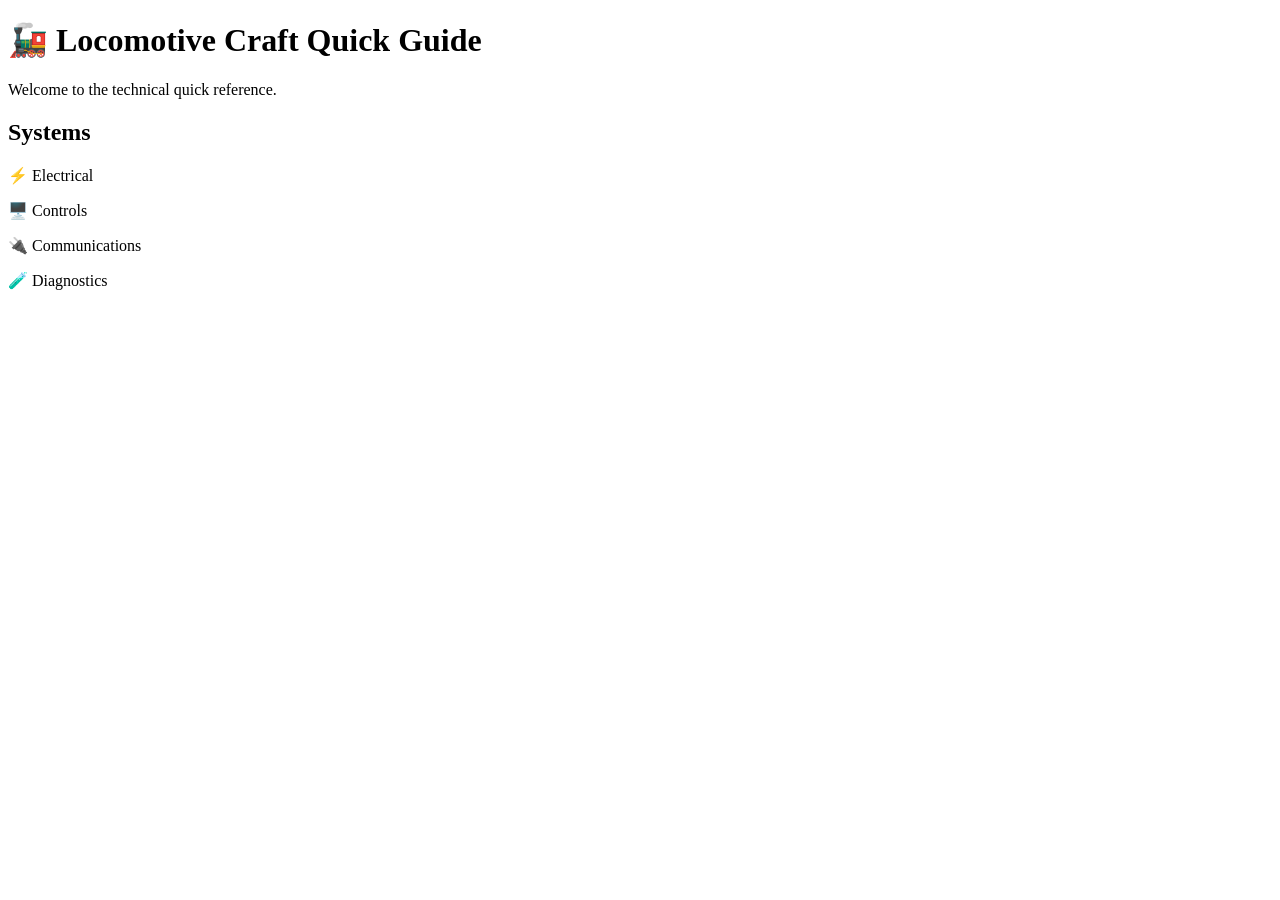
==== index.html @ 09223657 "Create index.html" ====
<!DOCTYPE html>
<html>
<head>
    <meta name="viewport" content="width=device-width, initial-scale=1.0">
    <title>Locomotive Craft Quick Guide</title>
</head>

<body>
    <h1>🚂 Locomotive Craft Quick Guide</h1>

    <p>Welcome to the technical quick reference.</p>

    <h2>Systems</h2>

    <p>⚡ Electrical</p>
    <p>🖥️ Controls</p>
    <p>🔌 Communications</p>
    <p>🧪 Diagnostics</p>
</body>
</html>
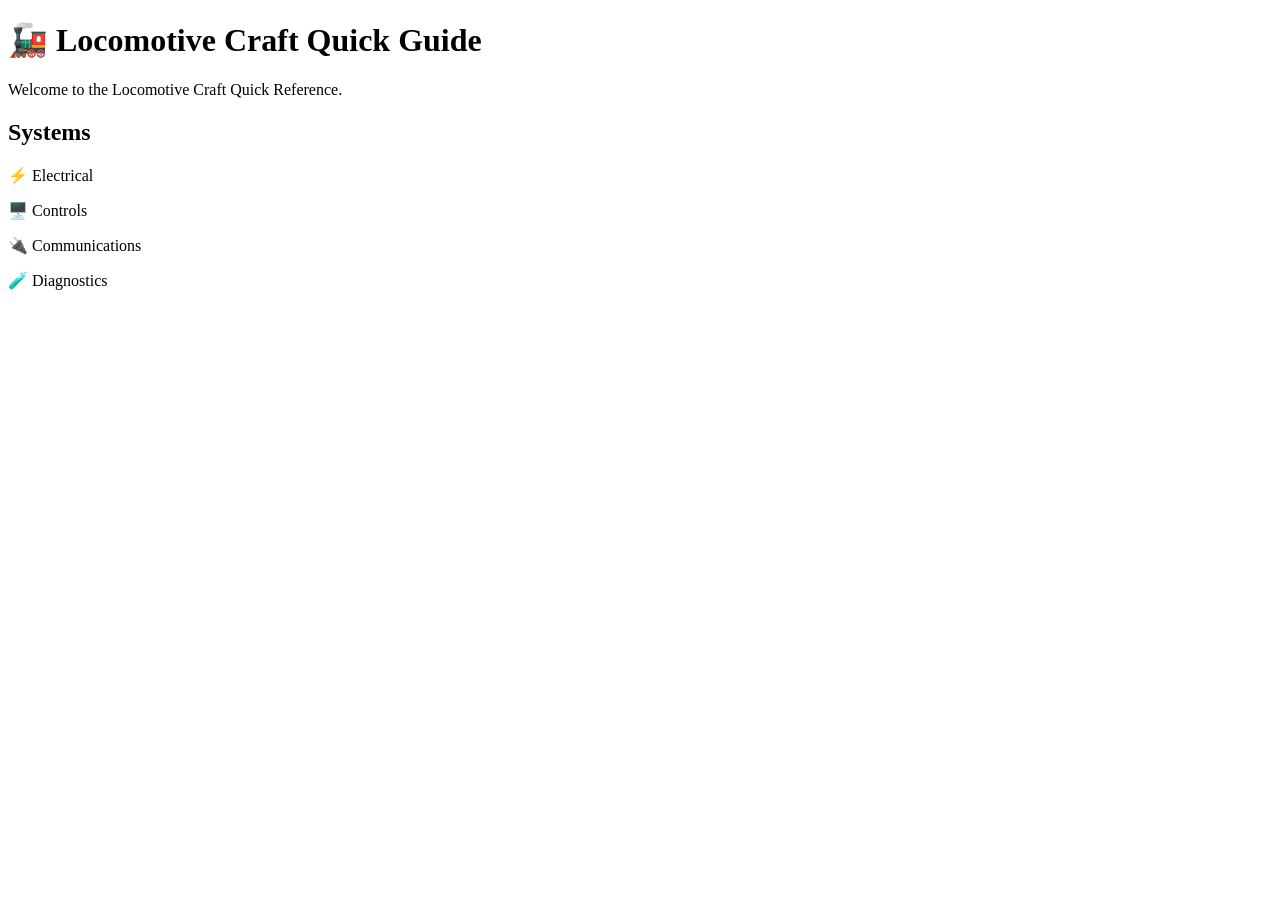
==== commit faa110ed: "Update index.html" ====
--- a/index.html
+++ b/index.html
@@ -8,7 +8,7 @@
 <body>
     <h1>🚂 Locomotive Craft Quick Guide</h1>
 
-    <p>Welcome to the technical quick reference.</p>
+    <p>Welcome to the Locomotive Craft Quick Reference.</p>
 
     <h2>Systems</h2>
 
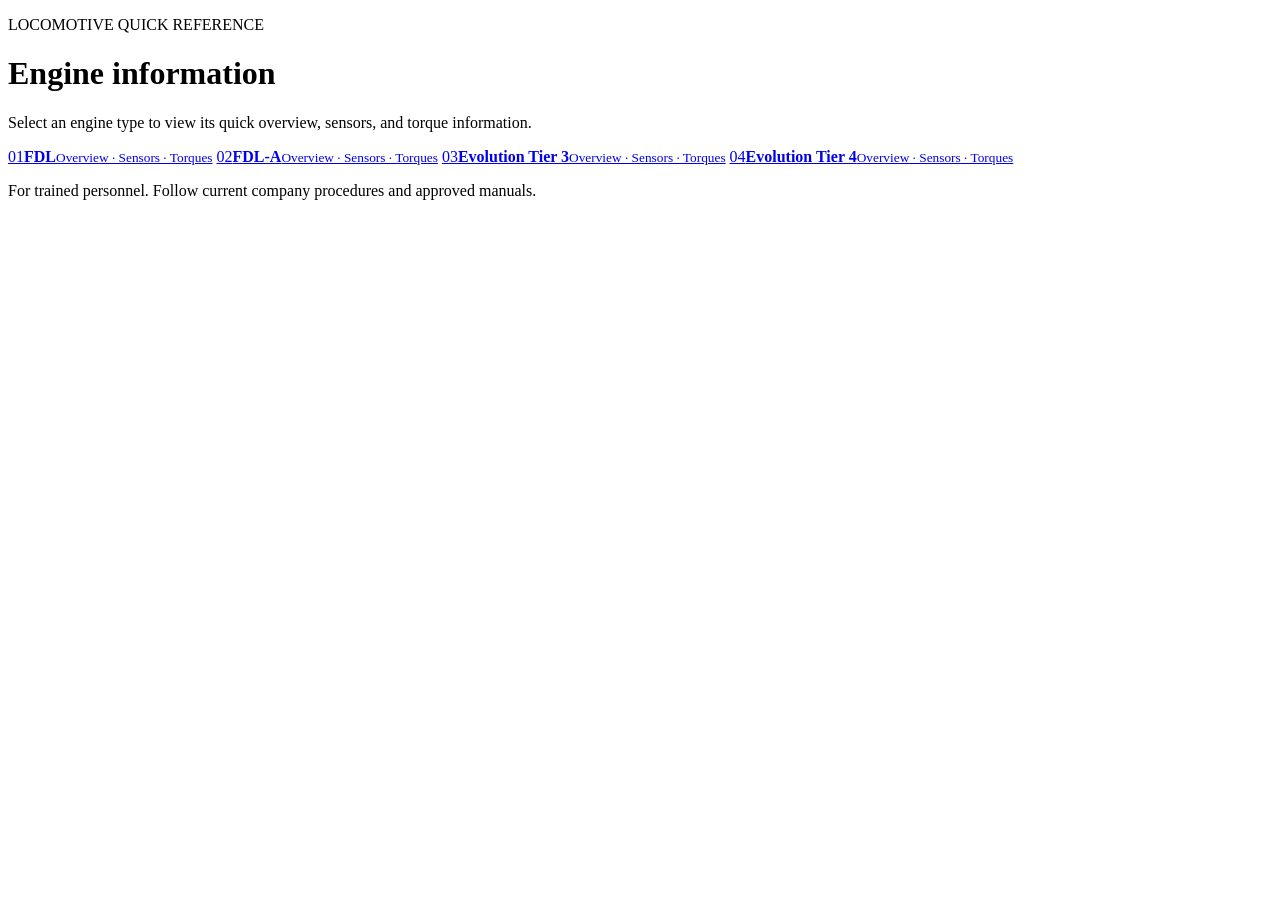
==== commit 04019cc2: "Add files via upload" ====
--- a/index.html
+++ b/index.html
@@ -1,20 +1,28 @@
-<!DOCTYPE html>
-<html>
+<!doctype html>
+<html lang="en">
 <head>
-    <meta name="viewport" content="width=device-width, initial-scale=1.0">
-    <title>Locomotive Craft Quick Guide</title>
+  <meta charset="utf-8">
+  <meta name="viewport" content="width=device-width, initial-scale=1">
+  <meta name="description" content="Locomotive engine quick reference">
+  <title>Locomotive Quick Reference</title>
+  <link rel="stylesheet" href="styles.css">
 </head>
+<body>
+  <main class="page home-page">
+    <header class="hero">
+      <p class="eyebrow">LOCOMOTIVE QUICK REFERENCE</p>
+      <h1>Engine information</h1>
+      <p>Select an engine type to view its quick overview, sensors, and torque information.</p>
+    </header>
 
-<body>
-    <h1>🚂 Locomotive Craft Quick Guide</h1>
+    <nav class="engine-grid" aria-label="Engine types">
+      <a class="engine-card" href="fdl.html"><span>01</span><strong>FDL</strong><small>Overview · Sensors · Torques</small></a>
+      <a class="engine-card" href="fdl-a.html"><span>02</span><strong>FDL-A</strong><small>Overview · Sensors · Torques</small></a>
+      <a class="engine-card" href="evolution-tier-3.html"><span>03</span><strong>Evolution Tier 3</strong><small>Overview · Sensors · Torques</small></a>
+      <a class="engine-card" href="evolution-tier-4.html"><span>04</span><strong>Evolution Tier 4</strong><small>Overview · Sensors · Torques</small></a>
+    </nav>
 
-    <p>Welcome to the Locomotive Craft Quick Reference.</p>
-
-    <h2>Systems</h2>
-
-    <p>⚡ Electrical</p>
-    <p>🖥️ Controls</p>
-    <p>🔌 Communications</p>
-    <p>🧪 Diagnostics</p>
+    <p class="footer-note">For trained personnel. Follow current company procedures and approved manuals.</p>
+  </main>
 </body>
 </html>
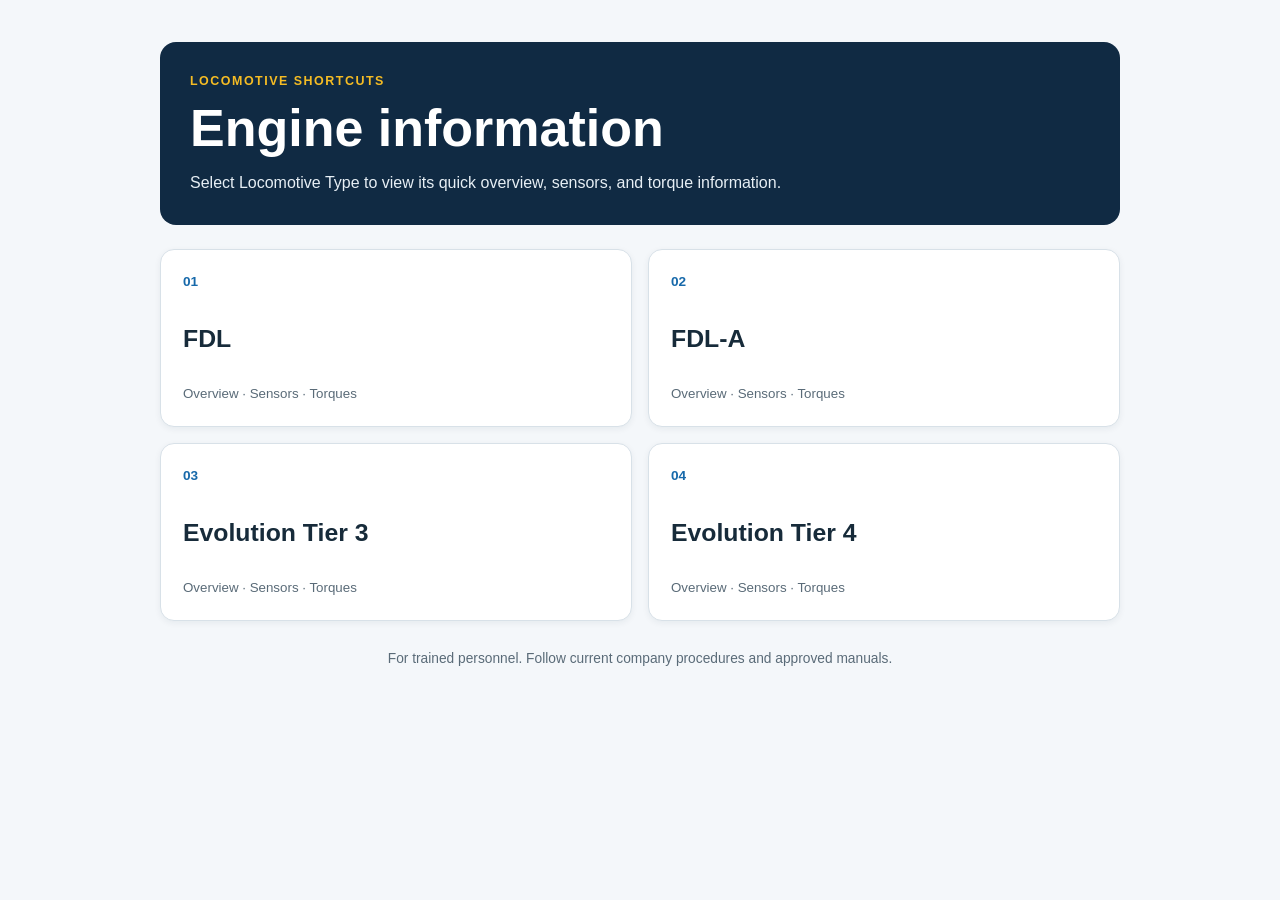
==== commit f6ed3a86: "Update index.html" ====
--- a/index.html
+++ b/index.html
@@ -10,9 +10,9 @@
 <body>
   <main class="page home-page">
     <header class="hero">
-      <p class="eyebrow">LOCOMOTIVE QUICK REFERENCE</p>
+      <p class="eyebrow">LOCOMOTIVE SHORTCUTS</p>
       <h1>Engine information</h1>
-      <p>Select an engine type to view its quick overview, sensors, and torque information.</p>
+      <p>Select Locomotive Type to view its quick overview, sensors, and torque information.</p>
     </header>
 
     <nav class="engine-grid" aria-label="Engine types">
--- a/styles.css
+++ b/styles.css
@@ -0,0 +1,61 @@
+:root {
+  --navy: #102a43;
+  --blue: #1769aa;
+  --yellow: #f5bc24;
+  --paper: #f4f7fa;
+  --ink: #172b3a;
+  --muted: #5a6b78;
+  --line: #d8e1e8;
+}
+
+* { box-sizing: border-box; }
+
+body {
+  margin: 0;
+  color: var(--ink);
+  background: var(--paper);
+  font-family: Arial, Helvetica, sans-serif;
+  line-height: 1.5;
+}
+
+.page { width: min(100% - 32px, 960px); margin: 0 auto; padding: 42px 0 32px; }
+
+.hero, .page-header {
+  padding: 30px;
+  color: white;
+  background: var(--navy);
+  border-radius: 16px;
+}
+
+.eyebrow { margin: 0 0 8px; color: var(--yellow); font-size: .78rem; font-weight: 700; letter-spacing: .12em; }
+h1 { margin: 0; font-size: clamp(2rem, 6vw, 3.25rem); line-height: 1.12; }
+.hero > p:last-child { max-width: 600px; margin: 14px 0 0; color: #e7eff5; }
+
+.engine-grid { display: grid; grid-template-columns: repeat(2, minmax(0, 1fr)); gap: 16px; margin: 24px 0; }
+.engine-card {
+  display: flex; min-height: 178px; padding: 22px; flex-direction: column; justify-content: space-between;
+  color: var(--ink); text-decoration: none; background: white; border: 1px solid var(--line); border-radius: 14px;
+  box-shadow: 0 2px 6px #102a4310; transition: transform .15s ease, box-shadow .15s ease, border-color .15s ease;
+}
+.engine-card:hover, .engine-card:focus-visible { border-color: var(--blue); box-shadow: 0 7px 18px #102a4320; transform: translateY(-3px); }
+.engine-card span { color: var(--blue); font-weight: 700; font-size: .85rem; }
+.engine-card strong { font-size: 1.55rem; }
+.engine-card small { color: var(--muted); }
+.footer-note { margin: 28px 0 0; color: var(--muted); font-size: .86rem; text-align: center; }
+
+.back-link { display: inline-block; margin-bottom: 20px; color: var(--blue); font-weight: 700; text-decoration: none; }
+.back-link:hover { text-decoration: underline; }
+.page-header { display: flex; align-items: end; min-height: 190px; }
+.page-header p { margin: 10px 0 0; color: #e7eff5; }
+.section-grid { display: grid; grid-template-columns: repeat(3, minmax(0, 1fr)); gap: 16px; margin-top: 24px; }
+.info-section { padding: 22px; background: white; border: 1px solid var(--line); border-radius: 14px; }
+.info-section h2 { margin: 0 0 10px; color: var(--navy); font-size: 1.3rem; }
+.info-section p { margin: 0; color: var(--muted); }
+.edit-note { margin-top: 24px; padding: 16px 20px; border-left: 5px solid var(--yellow); background: #fff8dd; }
+
+@media (max-width: 640px) {
+  .page { width: min(100% - 24px, 960px); padding-top: 24px; }
+  .hero, .page-header { padding: 24px; border-radius: 12px; }
+  .engine-grid, .section-grid { grid-template-columns: 1fr; }
+  .engine-card { min-height: 145px; }
+}
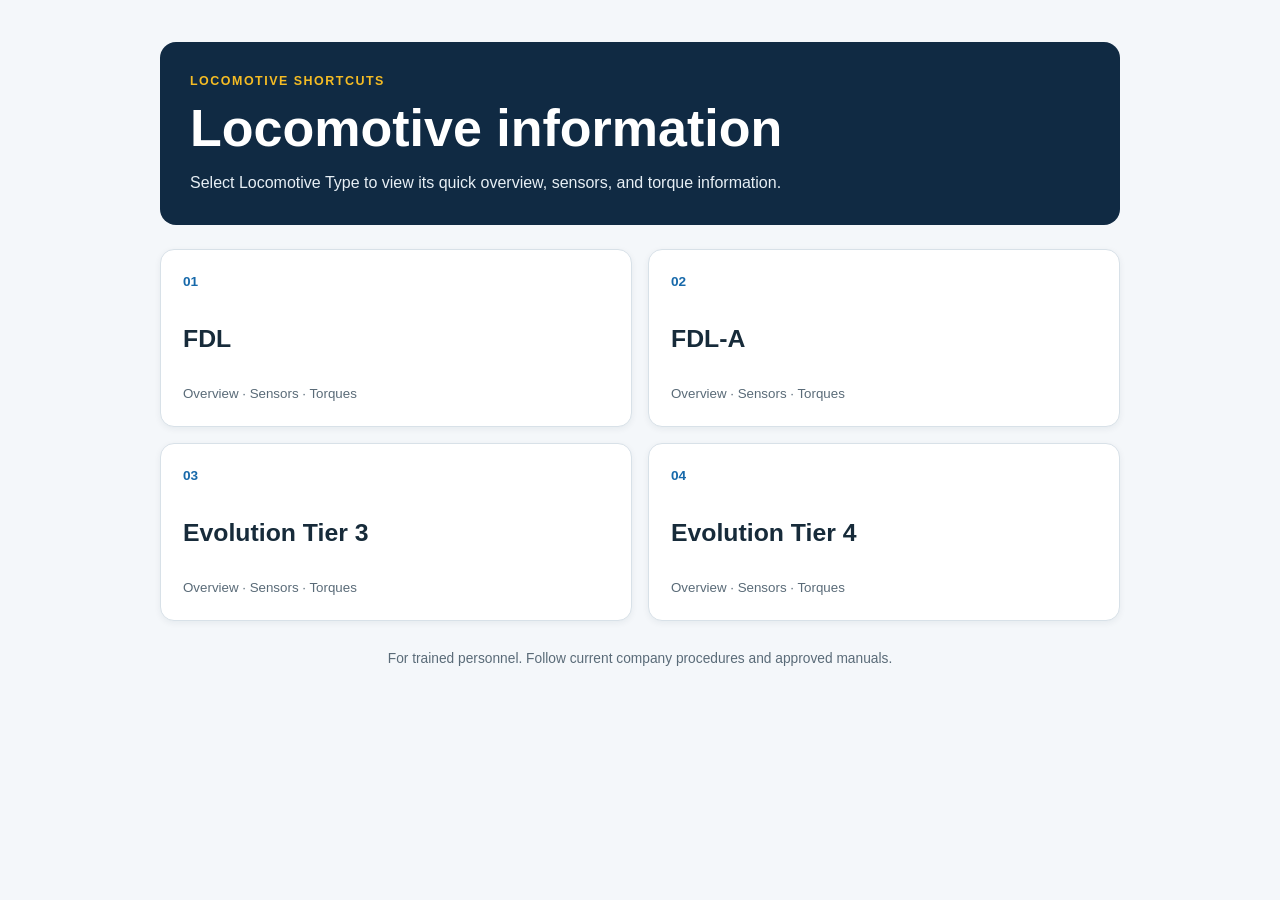
==== commit 12f11b44: "Update index.html" ====
--- a/index.html
+++ b/index.html
@@ -11,7 +11,7 @@
   <main class="page home-page">
     <header class="hero">
       <p class="eyebrow">LOCOMOTIVE SHORTCUTS</p>
-      <h1>Engine information</h1>
+      <h1>Locomotive information</h1>
       <p>Select Locomotive Type to view its quick overview, sensors, and torque information.</p>
     </header>
 
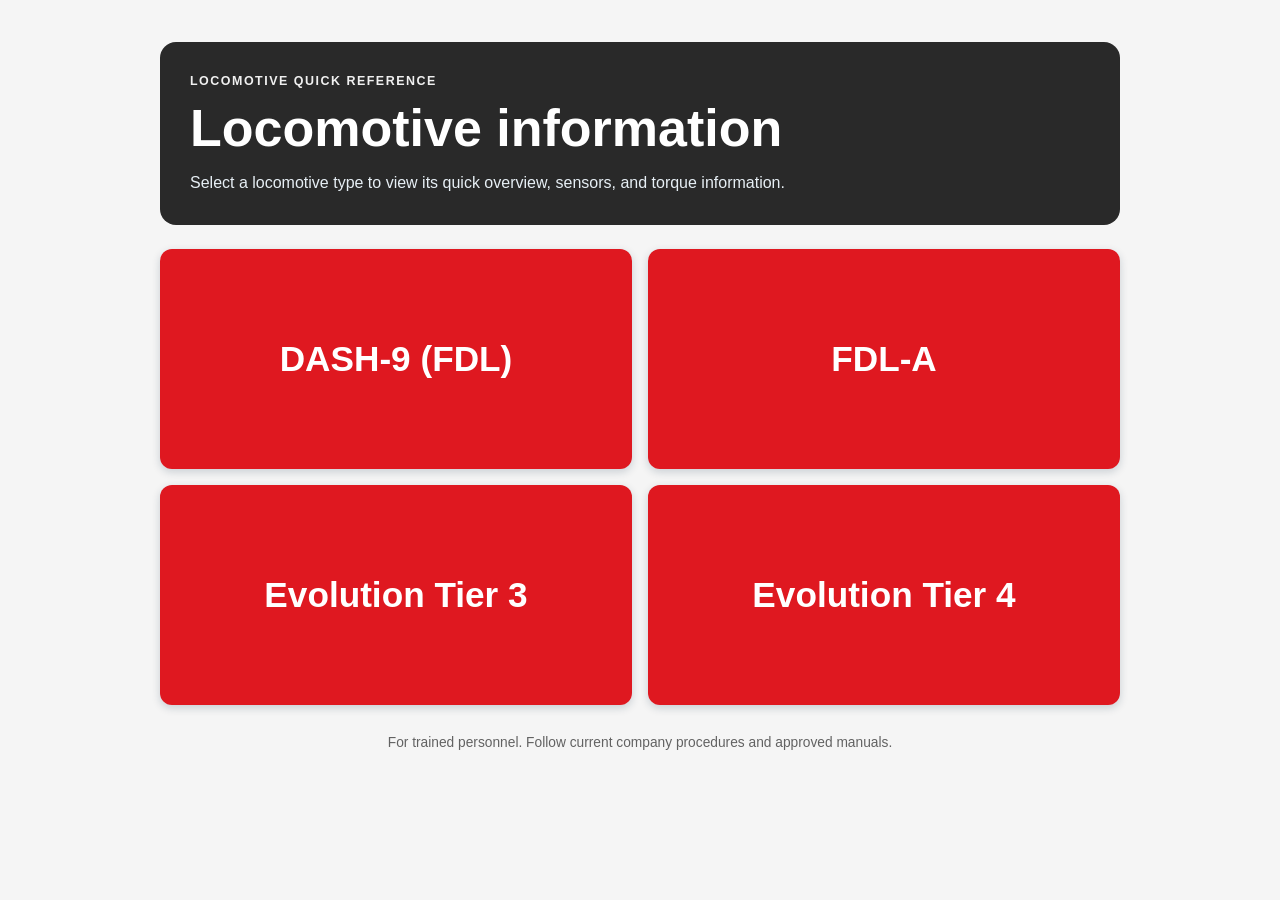
==== commit 2f13f1a4: "Add files via upload" ====
--- a/index.html
+++ b/index.html
@@ -10,16 +10,16 @@
 <body>
   <main class="page home-page">
     <header class="hero">
-      <p class="eyebrow">LOCOMOTIVE SHORTCUTS</p>
+      <p class="eyebrow">LOCOMOTIVE QUICK REFERENCE</p>
       <h1>Locomotive information</h1>
-      <p>Select Locomotive Type to view its quick overview, sensors, and torque information.</p>
+      <p>Select a locomotive type to view its quick overview, sensors, and torque information.</p>
     </header>
 
     <nav class="engine-grid" aria-label="Engine types">
-      <a class="engine-card" href="fdl.html"><span>01</span><strong>FDL</strong><small>Overview · Sensors · Torques</small></a>
-      <a class="engine-card" href="fdl-a.html"><span>02</span><strong>FDL-A</strong><small>Overview · Sensors · Torques</small></a>
-      <a class="engine-card" href="evolution-tier-3.html"><span>03</span><strong>Evolution Tier 3</strong><small>Overview · Sensors · Torques</small></a>
-      <a class="engine-card" href="evolution-tier-4.html"><span>04</span><strong>Evolution Tier 4</strong><small>Overview · Sensors · Torques</small></a>
+      <a class="engine-card" href="fdl.html"><strong>DASH-9 (FDL)</strong></a>
+      <a class="engine-card" href="fdl-a.html"><strong>FDL-A</strong></a>
+      <a class="engine-card" href="evolution-tier-3.html"><strong>Evolution Tier 3</strong></a>
+      <a class="engine-card" href="evolution-tier-4.html"><strong>Evolution Tier 4</strong></a>
     </nav>
 
     <p class="footer-note">For trained personnel. Follow current company procedures and approved manuals.</p>
--- a/styles.css
+++ b/styles.css
@@ -1,11 +1,11 @@
 :root {
-  --navy: #102a43;
-  --blue: #1769aa;
-  --yellow: #f5bc24;
-  --paper: #f4f7fa;
-  --ink: #172b3a;
-  --muted: #5a6b78;
-  --line: #d8e1e8;
+  --navy: #292929;
+  --blue: #df1820;
+  --yellow: #f0f0f0;
+  --paper: #f5f5f5;
+  --ink: #252525;
+  --muted: #626262;
+  --line: #d6d6d6;
 }
 
 * { box-sizing: border-box; }
@@ -33,13 +33,13 @@
 
 .engine-grid { display: grid; grid-template-columns: repeat(2, minmax(0, 1fr)); gap: 16px; margin: 24px 0; }
 .engine-card {
-  display: flex; min-height: 178px; padding: 22px; flex-direction: column; justify-content: space-between;
-  color: var(--ink); text-decoration: none; background: white; border: 1px solid var(--line); border-radius: 14px;
-  box-shadow: 0 2px 6px #102a4310; transition: transform .15s ease, box-shadow .15s ease, border-color .15s ease;
+  display: flex; min-height: 220px; padding: 30px; align-items: center; flex-direction: column; justify-content: center;
+  color: white; text-align: center; text-decoration: none; background: var(--blue); border: 0; border-radius: 12px;
+  box-shadow: 0 3px 8px #102a4330; transition: transform .15s ease, box-shadow .15s ease, background .15s ease;
 }
-.engine-card:hover, .engine-card:focus-visible { border-color: var(--blue); box-shadow: 0 7px 18px #102a4320; transform: translateY(-3px); }
+.engine-card:hover, .engine-card:focus-visible { background: var(--navy); box-shadow: 0 7px 18px #102a4340; transform: translateY(-3px); }
 .engine-card span { color: var(--blue); font-weight: 700; font-size: .85rem; }
-.engine-card strong { font-size: 1.55rem; }
+.engine-card strong { font-size: clamp(1.7rem, 4vw, 2.2rem); }
 .engine-card small { color: var(--muted); }
 .footer-note { margin: 28px 0 0; color: var(--muted); font-size: .86rem; text-align: center; }
 
@@ -47,15 +47,21 @@
 .back-link:hover { text-decoration: underline; }
 .page-header { display: flex; align-items: end; min-height: 190px; }
 .page-header p { margin: 10px 0 0; color: #e7eff5; }
+.topic-menu { display: grid; grid-template-columns: repeat(2, minmax(0, 1fr)); gap: 14px; margin-top: 24px; }
+.topic-menu a { padding: 19px 20px; color: white; font-weight: 700; text-decoration: none; background: var(--blue); border-radius: 10px; box-shadow: 0 2px 5px #102a4320; }
+.topic-menu a:hover, .topic-menu a:focus-visible { background: var(--navy); }
+.topic-details { display: grid; gap: 16px; margin-top: 24px; }
+.topic-details .info-section { scroll-margin-top: 20px; }
+.single-section { max-width: 720px; margin-top: 24px; }
 .section-grid { display: grid; grid-template-columns: repeat(3, minmax(0, 1fr)); gap: 16px; margin-top: 24px; }
 .info-section { padding: 22px; background: white; border: 1px solid var(--line); border-radius: 14px; }
 .info-section h2 { margin: 0 0 10px; color: var(--navy); font-size: 1.3rem; }
 .info-section p { margin: 0; color: var(--muted); }
-.edit-note { margin-top: 24px; padding: 16px 20px; border-left: 5px solid var(--yellow); background: #fff8dd; }
+.edit-note { margin-top: 24px; padding: 16px 20px; border-left: 5px solid var(--blue); background: #fff; }
 
 @media (max-width: 640px) {
   .page { width: min(100% - 24px, 960px); padding-top: 24px; }
   .hero, .page-header { padding: 24px; border-radius: 12px; }
-  .engine-grid, .section-grid { grid-template-columns: 1fr; }
-  .engine-card { min-height: 145px; }
+  .engine-grid, .section-grid, .topic-menu { grid-template-columns: 1fr; }
+  .engine-card { min-height: 175px; }
 }
